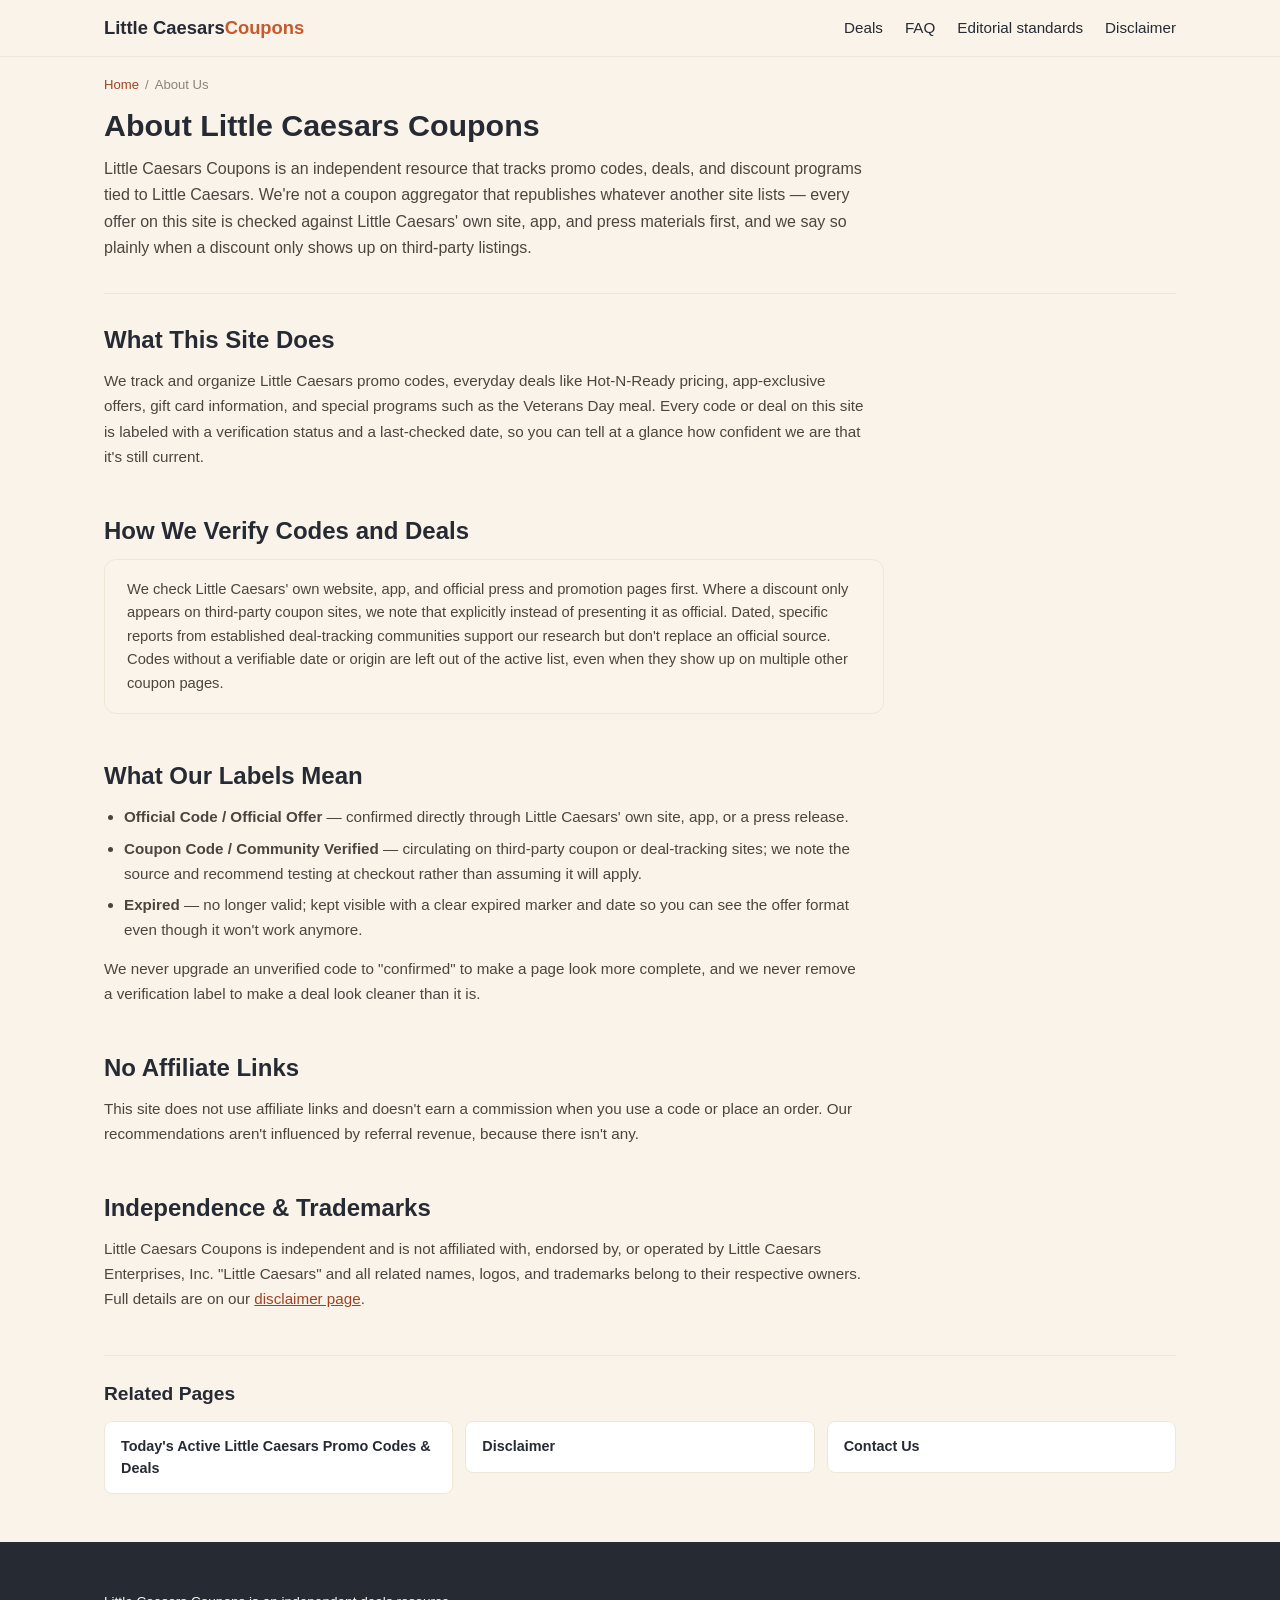
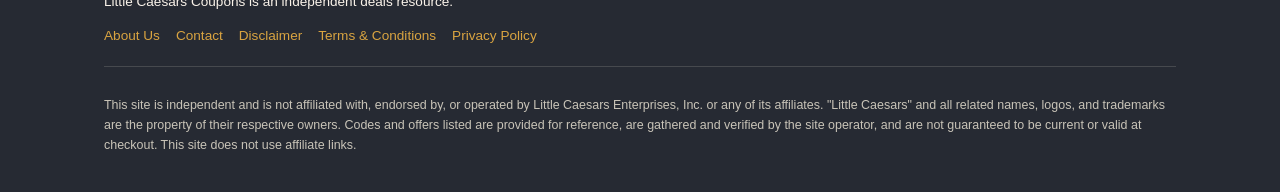
==== about/index.html @ 95820751 "Initial site build: homepage, guide pages, company pages, SEO files" ====
<!DOCTYPE html>
<html lang="en">
<head>
<meta charset="UTF-8">
<meta name="viewport" content="width=device-width, initial-scale=1.0">
<title>About Little Caesars Coupons | Editorial Standards</title>
<meta name="description" content="How Little Caesars Coupons verifies codes and deals, what Confirmed vs Unverified means, and why this site carries no affiliate links.">
<link rel="canonical" href="https://littlecaesarscoupons.us/about/">
<link rel="stylesheet" href="../css/style.css">
<script type="application/ld+json">
{
  "@context": "https://schema.org",
  "@type": "WebPage",
  "name": "About Little Caesars Coupons",
  "url": "https://littlecaesarscoupons.us/about/"
}
</script>
<script type="application/ld+json">
{
  "@context": "https://schema.org",
  "@type": "BreadcrumbList",
  "itemListElement": [
    { "@type": "ListItem", "position": 1, "name": "Home", "item": "https://littlecaesarscoupons.us/" },
    { "@type": "ListItem", "position": 2, "name": "About Us", "item": "https://littlecaesarscoupons.us/about/" }
  ]
}
</script>
</head>
<body>

<a class="skip-link" href="#main">Skip to content</a>

<header class="site-header">
  <div class="container">
    <a class="site-logo" href="/">Little Caesars<span>Coupons</span></a>
    <nav class="main-nav" aria-label="Primary">
      <ul>
        <li><a href="/#deals">Deals</a></li>
        <li><a href="/#faq">FAQ</a></li>
        <li><a href="/about/">Editorial standards</a></li>
        <li><a href="/disclaimer/">Disclaimer</a></li>
      </ul>
    </nav>
  </div>
</header>

<main id="main">
  <div class="container">

    <p class="breadcrumb">
      <a href="/">Home</a><span class="sep">/</span>About Us
    </p>

    <div class="page-header">
      <h1>About Little Caesars Coupons</h1>
      <p class="page-lede">Little Caesars Coupons is an independent resource that tracks promo codes, deals, and discount programs tied to Little Caesars. We're not a coupon aggregator that republishes whatever another site lists — every offer on this site is checked against Little Caesars' own site, app, and press materials first, and we say so plainly when a discount only shows up on third-party listings.</p>
    </div>

    <section class="content-section" aria-labelledby="mission-heading">
      <h2 id="mission-heading">What This Site Does</h2>
      <p>We track and organize Little Caesars promo codes, everyday deals like Hot-N-Ready pricing, app-exclusive offers, gift card information, and special programs such as the Veterans Day meal. Every code or deal on this site is labeled with a verification status and a last-checked date, so you can tell at a glance how confident we are that it's still current.</p>
    </section>

    <section class="content-section" aria-labelledby="verify-heading">
      <h2 id="verify-heading">How We Verify Codes and Deals</h2>
      <div class="methodology-box">
        <p style="margin:0;">We check Little Caesars' own website, app, and official press and promotion pages first. Where a discount only appears on third-party coupon sites, we note that explicitly instead of presenting it as official. Dated, specific reports from established deal-tracking communities support our research but don't replace an official source. Codes without a verifiable date or origin are left out of the active list, even when they show up on multiple other coupon pages.</p>
      </div>
    </section>

    <section class="content-section" aria-labelledby="labels-heading">
      <h2 id="labels-heading">What Our Labels Mean</h2>
      <ul class="plain-list">
        <li><strong>Official Code / Official Offer</strong> — confirmed directly through Little Caesars' own site, app, or a press release.</li>
        <li><strong>Coupon Code / Community Verified</strong> — circulating on third-party coupon or deal-tracking sites; we note the source and recommend testing at checkout rather than assuming it will apply.</li>
        <li><strong>Expired</strong> — no longer valid; kept visible with a clear expired marker and date so you can see the offer format even though it won't work anymore.</li>
      </ul>
      <p>We never upgrade an unverified code to "confirmed" to make a page look more complete, and we never remove a verification label to make a deal look cleaner than it is.</p>
    </section>

    <section class="content-section" aria-labelledby="affiliate-heading">
      <h2 id="affiliate-heading">No Affiliate Links</h2>
      <p>This site does not use affiliate links and doesn't earn a commission when you use a code or place an order. Our recommendations aren't influenced by referral revenue, because there isn't any.</p>
    </section>

    <section class="content-section" aria-labelledby="trademark-heading">
      <h2 id="trademark-heading">Independence &amp; Trademarks</h2>
      <p>Little Caesars Coupons is independent and is not affiliated with, endorsed by, or operated by Little Caesars Enterprises, Inc. "Little Caesars" and all related names, logos, and trademarks belong to their respective owners. Full details are on our <a href="/disclaimer/">disclaimer page</a>.</p>
    </section>

    <div class="related-guides">
      <h2>Related Pages</h2>
      <ul>
        <li><a href="/#deals">Today's Active Little Caesars Promo Codes &amp; Deals</a></li>
        <li><a href="/disclaimer/">Disclaimer</a></li>
        <li><a href="/contact/">Contact Us</a></li>
      </ul>
    </div>

  </div>
</main>

<footer class="site-footer">
  <div class="container">
    <p>Little Caesars Coupons is an independent deals resource.</p>
    <ul class="footer-links">
      <li><a href="/about/">About Us</a></li>
      <li><a href="/contact/">Contact</a></li>
      <li><a href="/disclaimer/">Disclaimer</a></li>
      <li><a href="/terms/">Terms &amp; Conditions</a></li>
      <li><a href="/privacy-policy/">Privacy Policy</a></li>
    </ul>
    <div class="footer-disclaimer">
      <p>This site is independent and is not affiliated with, endorsed by, or operated by Little Caesars Enterprises, Inc. or any of its affiliates. "Little Caesars" and all related names, logos, and trademarks are the property of their respective owners. Codes and offers listed are provided for reference, are gathered and verified by the site operator, and are not guaranteed to be current or valid at checkout. This site does not use affiliate links.</p>
    </div>
  </div>
</footer>

<script src="../js/script.js"></script>
</body>
</html>
---- css/style.css ----
/* ==========================================================================
   Little Caesars Coupons — style.css
   Palette A — terracotta / charcoal / cream / mustard-gold
   ========================================================================== */

:root {
  --color-primary: #C65A2E;
  --color-primary-dark: #9C4322;
  --color-charcoal: #262A33;
  --color-gold: #D9A441;
  --color-cream: #FAF3EA;
  --color-card-border: #F0E6D8;
  --color-success: #3F7A4E;
  --color-success-bg: #E3EFE6;
  --color-muted: #8A8378;
  --color-muted-bg: #F1EEE7;
  --color-expired: #A64A3E;

  --font-base: -apple-system, BlinkMacSystemFont, "Segoe UI", Roboto, Helvetica, Arial, sans-serif;
  --radius-card: 12px;
  --radius-control: 8px;
  --max-width: 1120px;
}

* { box-sizing: border-box; }

html { scroll-behavior: smooth; }

body {
  margin: 0;
  font-family: var(--font-base);
  background: var(--color-cream);
  color: var(--color-charcoal);
  line-height: 1.5;
}

img { max-width: 100%; display: block; }

a { color: var(--color-primary-dark); }
a:hover, a:focus { color: var(--color-primary); }

.container {
  max-width: var(--max-width);
  margin: 0 auto;
  padding: 0 24px;
}

/* Skip link — accessibility */
.skip-link {
  position: absolute;
  left: -999px;
  top: 0;
  background: var(--color-charcoal);
  color: var(--color-cream);
  padding: 10px 16px;
  z-index: 100;
}
.skip-link:focus { left: 16px; top: 16px; }

/* ---------------- Header ---------------- */
.site-header {
  background: var(--color-cream);
  border-bottom: 1px solid var(--color-card-border);
  position: sticky;
  top: 0;
  z-index: 50;
}
.site-header .container {
  display: flex;
  align-items: center;
  justify-content: space-between;
  padding-top: 14px;
  padding-bottom: 14px;
}
.site-logo {
  font-weight: 700;
  font-size: 1.15rem;
  color: var(--color-charcoal);
  text-decoration: none;
}
.site-logo span { color: var(--color-primary); }

.main-nav ul {
  list-style: none;
  display: flex;
  gap: 22px;
  margin: 0;
  padding: 0;
}
.main-nav a {
  text-decoration: none;
  color: var(--color-charcoal);
  font-size: 0.95rem;
  font-weight: 500;
}
.main-nav a:hover, .main-nav a:focus { color: var(--color-primary); }

/* ---------------- Hero ---------------- */
.hero {
  background: linear-gradient(135deg, var(--color-primary) 0%, var(--color-primary-dark) 100%);
  border-radius: var(--radius-card);
  margin: 28px auto;
  max-width: var(--max-width);
  padding: 48px 32px;
}
.hero .container {
  display: grid;
  grid-template-columns: 1fr 512px;
  gap: 40px;
  align-items: center;
  max-width: none;
  padding: 0;
}
.hero-eyebrow {
  color: #F0E6D8;
  font-size: 0.85rem;
  letter-spacing: 0.02em;
  margin: 0 0 10px;
  text-transform: uppercase;
}
.hero h1 {
  color: var(--color-cream);
  font-size: 2rem;
  font-weight: 700;
  margin: 0 0 12px;
  line-height: 1.25;
}
.hero p {
  color: #F0E6D8;
  font-size: 1rem;
  margin: 0 0 22px;
  max-width: 480px;
}
.btn-primary {
  display: inline-block;
  background: var(--color-gold);
  color: var(--color-charcoal);
  border: none;
  padding: 12px 24px;
  border-radius: var(--radius-control);
  font-size: 0.95rem;
  font-weight: 700;
  text-decoration: none;
  cursor: pointer;
}
.btn-primary:hover, .btn-primary:focus { background: #C9963A; color: var(--color-charcoal); }

.hero-media {
  width: 512px;
  height: 512px;
  max-width: 100%;
  aspect-ratio: 1 / 1;
  border-radius: var(--radius-card);
  border: 2px dashed rgba(250, 243, 234, 0.5);
  background: rgba(250, 243, 234, 0.08);
  display: flex;
  align-items: center;
  justify-content: center;
  text-align: center;
  color: #F0E6D8;
  font-size: 0.85rem;
  padding: 20px;
}
.hero-media img { border-radius: var(--radius-card); width: 100%; height: 100%; object-fit: cover; }

/* ---------------- Trust bar ---------------- */
.trust-bar {
  background: var(--color-charcoal);
  color: var(--color-cream);
  border-radius: var(--radius-control);
  padding: 12px 20px;
  display: flex;
  flex-wrap: wrap;
  gap: 8px 20px;
  justify-content: space-between;
  align-items: center;
  font-size: 0.85rem;
  margin: 0 auto 28px;
  max-width: var(--max-width);
}
.trust-bar .updated { color: var(--color-gold); font-weight: 700; }

/* ---------------- Filter chips ---------------- */
.filter-chips {
  display: flex;
  flex-wrap: wrap;
  gap: 10px;
  margin: 0 0 24px;
  list-style: none;
  padding: 0;
}
.filter-chip {
  background: transparent;
  border: 1px solid var(--color-muted);
  color: var(--color-charcoal);
  padding: 7px 16px;
  border-radius: 999px;
  font-size: 0.85rem;
  cursor: pointer;
}
.filter-chip:hover, .filter-chip:focus { border-color: var(--color-primary); }
.filter-chip[aria-pressed="true"] {
  background: var(--color-primary);
  border-color: var(--color-primary);
  color: var(--color-cream);
}

/* ---------------- Deal cards ---------------- */
.deal-grid {
  display: grid;
  grid-template-columns: repeat(auto-fit, minmax(260px, 1fr));
  gap: 18px;
  margin: 0 0 40px;
}
.deal-card {
  background: #FFFFFF;
  border: 1px solid var(--color-card-border);
  border-left: 4px solid var(--color-primary);
  border-radius: 0 var(--radius-card) var(--radius-card) 0;
  padding: 18px 20px;
}
.deal-card.is-expired {
  border-left-color: var(--color-expired);
  opacity: 0.7;
}
.badge {
  display: inline-block;
  font-size: 0.72rem;
  font-weight: 700;
  padding: 4px 10px;
  border-radius: 6px;
}
.badge-confirmed { background: var(--color-success-bg); color: var(--color-success); }
.badge-unverified { background: var(--color-muted-bg); color: var(--color-muted); }
.badge-expired { background: #F5E4E1; color: var(--color-expired); }

.deal-card h3 { font-size: 1.05rem; margin: 12px 0 4px; }
.deal-meta { color: var(--color-muted); font-size: 0.8rem; margin: 0 0 12px; }

.code-control {
  display: flex;
  align-items: center;
  justify-content: space-between;
  border: 1px dashed var(--color-primary);
  border-radius: var(--radius-control);
  padding: 8px 12px;
  font-family: monospace;
  font-size: 0.9rem;
}
.code-control button {
  background: var(--color-primary);
  color: var(--color-cream);
  border: none;
  padding: 6px 12px;
  border-radius: 6px;
  font-size: 0.78rem;
  font-weight: 700;
  cursor: pointer;
}

.pending-note {
  color: var(--color-muted);
  font-size: 0.85rem;
  font-style: italic;
  margin-top: 10px;
}

/* ---------------- Section headings ---------------- */
.section-title {
  font-size: 1.4rem;
  font-weight: 700;
  margin: 0 0 6px;
}
.section-sub {
  color: var(--color-muted);
  font-size: 0.9rem;
  margin: 0 0 20px;
}

/* ---------------- Footer ---------------- */
.site-footer {
  background: var(--color-charcoal);
  color: var(--color-cream);
  margin-top: 48px;
  padding: 36px 0 24px;
  font-size: 0.85rem;
}
.site-footer a { color: var(--color-gold); }
.footer-disclaimer {
  border-top: 1px solid rgba(250, 243, 234, 0.15);
  margin-top: 20px;
  padding-top: 16px;
  color: #C9C4B8;
  font-size: 0.78rem;
  line-height: 1.6;
}

/* ---------------- Responsive ---------------- */
@media (max-width: 860px) {
  .hero .container { grid-template-columns: 1fr; }
  .hero-media { width: 100%; height: auto; aspect-ratio: 1 / 1; margin: 0 auto; max-width: 360px; }
}

@media (max-width: 480px) {
  .hero { padding: 32px 20px; }
  .hero h1 { font-size: 1.5rem; }
  .main-nav ul { gap: 14px; flex-wrap: wrap; }
  .trust-bar { flex-direction: column; align-items: flex-start; }
}

/* ==========================================================================
   Content sections — guide body (how-to, tables, FAQ, expired codes)
   ========================================================================== */

.content-section {
  margin: 0 0 44px;
}

.content-section h2 {
  font-size: 1.5rem;
  color: var(--color-charcoal);
  margin: 0 0 10px;
}

.content-section h3 {
  font-size: 1.1rem;
  color: var(--color-charcoal);
  margin: 24px 0 8px;
}

.content-section > p {
  color: #4A463F;
  font-size: 0.95rem;
  line-height: 1.65;
  max-width: 760px;
  margin: 0 0 14px;
}

.page-intro {
  color: #4A463F;
  font-size: 1rem;
  line-height: 1.7;
  max-width: 820px;
  margin: 28px 0 8px;
}

/* Step list */
.step-list {
  counter-reset: step;
  list-style: none;
  padding: 0;
  margin: 0 0 8px;
  max-width: 760px;
}
.step-list li {
  counter-increment: step;
  position: relative;
  padding: 4px 0 14px 40px;
  color: #4A463F;
  font-size: 0.95rem;
  line-height: 1.6;
}
.step-list li::before {
  content: counter(step);
  position: absolute;
  left: 0;
  top: 2px;
  width: 26px;
  height: 26px;
  border-radius: 50%;
  background: var(--color-primary);
  color: var(--color-cream);
  font-size: 0.8rem;
  font-weight: 700;
  display: flex;
  align-items: center;
  justify-content: center;
}

/* Plain bullet list */
.plain-list {
  padding-left: 20px;
  margin: 0 0 14px;
  max-width: 760px;
  color: #4A463F;
  font-size: 0.95rem;
  line-height: 1.65;
}
.plain-list li { margin-bottom: 6px; }

/* Data tables */
.table-wrap {
  overflow-x: auto;
  margin: 0 0 20px;
  border: 1px solid var(--color-card-border);
  border-radius: var(--radius-card);
}
.data-table {
  width: 100%;
  border-collapse: collapse;
  font-size: 0.88rem;
  background: #FFFFFF;
}
.data-table caption {
  text-align: left;
  padding: 12px 16px;
  font-weight: 700;
  color: var(--color-charcoal);
  background: #FBF4EA;
  border-bottom: 1px solid var(--color-card-border);
}
.data-table th, .data-table td {
  text-align: left;
  padding: 10px 14px;
  border-bottom: 1px solid var(--color-card-border);
  vertical-align: top;
}
.data-table th {
  background: #FBF4EA;
  color: var(--color-charcoal);
  font-weight: 700;
  font-size: 0.82rem;
  text-transform: uppercase;
  letter-spacing: 0.02em;
}
.data-table tr:last-child td { border-bottom: none; }
.data-table td.status-expired {
  color: var(--color-expired);
  font-weight: 700;
}
.data-table td.status-active {
  color: var(--color-success);
  font-weight: 700;
}

/* Expired codes table gets a visible expired tint */
.expired-table td { color: #6B655B; }
.expired-table .status-expired { white-space: nowrap; }

/* FAQ accordion */
.faq-list {
  list-style: none;
  padding: 0;
  margin: 0;
  max-width: 780px;
}
.faq-item {
  border: 1px solid var(--color-card-border);
  border-radius: var(--radius-control);
  margin-bottom: 10px;
  background: #FFFFFF;
  overflow: hidden;
}
.faq-question {
  width: 100%;
  text-align: left;
  background: none;
  border: none;
  padding: 14px 18px;
  font-size: 0.95rem;
  font-weight: 600;
  color: var(--color-charcoal);
  cursor: pointer;
  display: flex;
  justify-content: space-between;
  align-items: center;
  gap: 12px;
}
.faq-question::after {
  content: "+";
  font-size: 1.2rem;
  color: var(--color-primary);
  flex-shrink: 0;
}
.faq-question[aria-expanded="true"]::after { content: "\2212"; }
.faq-answer {
  padding: 0 18px 16px;
  color: #4A463F;
  font-size: 0.9rem;
  line-height: 1.6;
}

/* Verification / methodology note */
.methodology-box {
  background: #FBF4EA;
  border: 1px solid var(--color-card-border);
  border-radius: var(--radius-card);
  padding: 18px 22px;
  max-width: 780px;
  color: #4A463F;
  font-size: 0.92rem;
  line-height: 1.6;
}

/* ==========================================================================
   Inner content pages (guides, category hubs)
   ========================================================================== */

.breadcrumb {
  font-size: 0.82rem;
  color: var(--color-muted);
  margin: 18px 0 4px;
}
.breadcrumb a { color: var(--color-primary-dark); text-decoration: none; }
.breadcrumb a:hover { text-decoration: underline; }
.breadcrumb .sep { margin: 0 6px; }

.page-header {
  padding: 8px 0 20px;
  border-bottom: 1px solid var(--color-card-border);
  margin-bottom: 28px;
}
.page-header h1 {
  font-size: 1.9rem;
  color: var(--color-charcoal);
  margin: 0 0 10px;
  line-height: 1.3;
}
.page-header .page-lede {
  color: #4A463F;
  font-size: 1rem;
  line-height: 1.65;
  max-width: 780px;
  margin: 0 0 12px;
}
.page-meta {
  display: inline-flex;
  align-items: center;
  gap: 8px;
  font-size: 0.82rem;
  color: var(--color-muted);
  background: #FBF4EA;
  border: 1px solid var(--color-card-border);
  border-radius: 999px;
  padding: 5px 14px;
}
.page-meta strong { color: var(--color-charcoal); }

/* Quick answer callout */
.quick-answer {
  background: #FFFFFF;
  border: 1px solid var(--color-card-border);
  border-left: 4px solid var(--color-primary);
  border-radius: 0 var(--radius-card) var(--radius-card) 0;
  padding: 18px 22px;
  max-width: 780px;
  margin: 0 0 32px;
  color: #4A463F;
  font-size: 0.95rem;
  line-height: 1.65;
}
.quick-answer h2 {
  font-size: 1.05rem;
  color: var(--color-charcoal);
  margin: 0 0 8px;
}

/* Related guides */
.related-guides {
  border-top: 1px solid var(--color-card-border);
  padding-top: 24px;
  margin: 0 0 44px;
}
.related-guides h2 {
  font-size: 1.2rem;
  color: var(--color-charcoal);
  margin: 0 0 12px;
}
.related-guides ul {
  list-style: none;
  padding: 0;
  margin: 0;
  display: grid;
  grid-template-columns: repeat(auto-fit, minmax(220px, 1fr));
  gap: 12px;
}
.related-guides a {
  display: block;
  background: #FFFFFF;
  border: 1px solid var(--color-card-border);
  border-radius: var(--radius-control);
  padding: 14px 16px;
  color: var(--color-charcoal);
  text-decoration: none;
  font-size: 0.9rem;
  font-weight: 600;
}
.related-guides a:hover { border-color: var(--color-primary); color: var(--color-primary-dark); }

/* Footer links row (About / Contact / Disclaimer / Terms / Privacy) */
.footer-links {
  list-style: none;
  display: flex;
  flex-wrap: wrap;
  gap: 16px;
  padding: 0;
  margin: 0 0 14px;
}
.footer-links a {
  color: var(--color-gold);
  text-decoration: none;
  font-size: 0.85rem;
}
.footer-links a:hover { text-decoration: underline; }
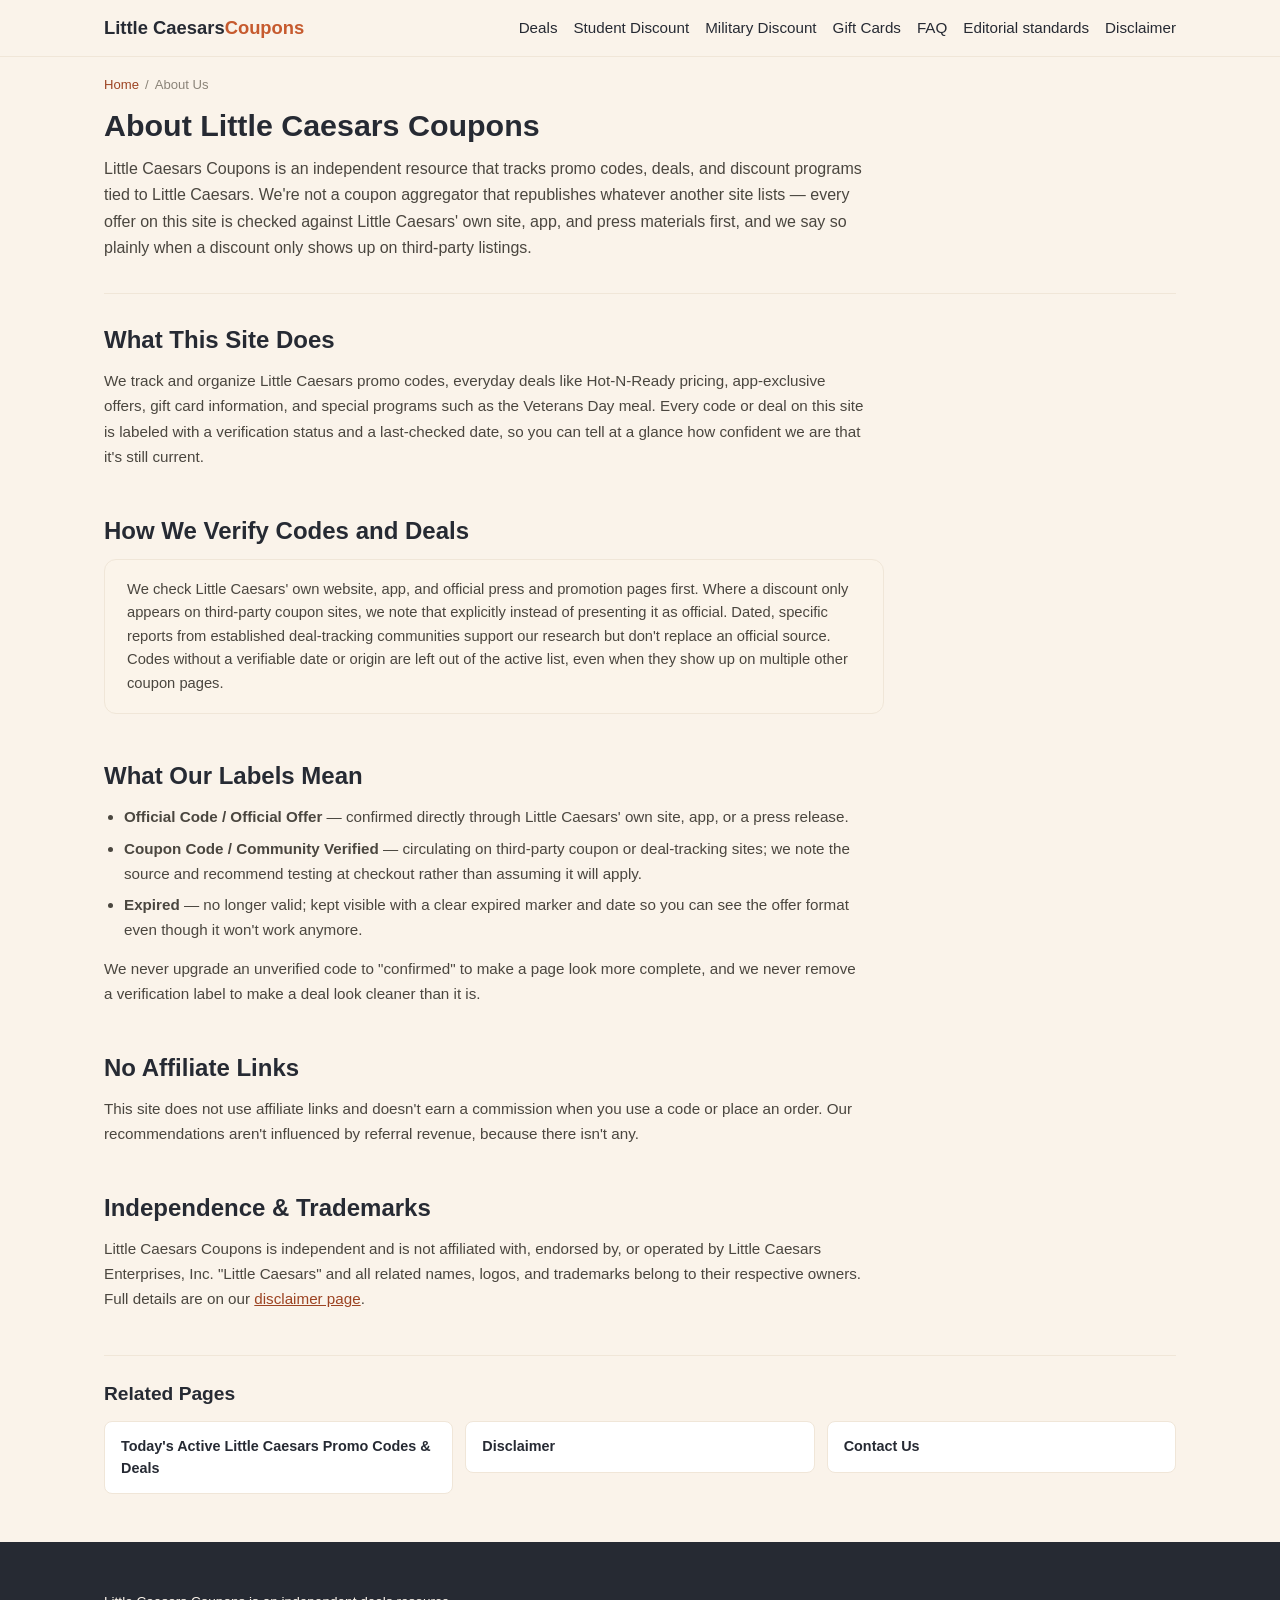
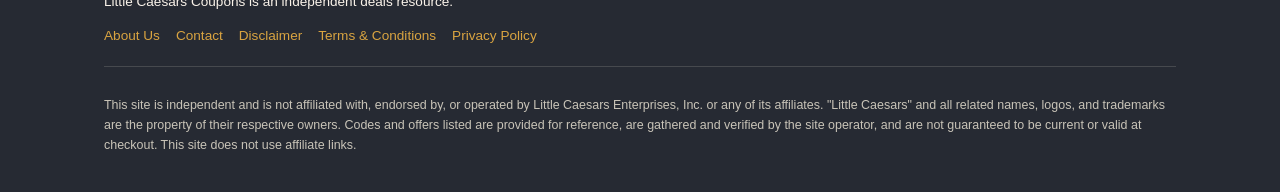
==== commit fbfdc751: "Add Student Discount, Military Discount, Gift Cards to header nav" ====
--- a/about/index.html
+++ b/about/index.html
@@ -36,6 +36,9 @@
     <nav class="main-nav" aria-label="Primary">
       <ul>
         <li><a href="/#deals">Deals</a></li>
+        <li><a href="/student-discount/">Student Discount</a></li>
+        <li><a href="/military-discount/">Military Discount</a></li>
+        <li><a href="/gift-cards/">Gift Cards</a></li>
         <li><a href="/#faq">FAQ</a></li>
         <li><a href="/about/">Editorial standards</a></li>
         <li><a href="/disclaimer/">Disclaimer</a></li>
--- a/css/style.css
+++ b/css/style.css
@@ -83,10 +83,14 @@
 .main-nav ul {
   list-style: none;
   display: flex;
-  gap: 22px;
+  flex-wrap: wrap;
+  justify-content: flex-end;
+  row-gap: 6px;
+  column-gap: 16px;
   margin: 0;
   padding: 0;
 }
+.main-nav a { font-size: 0.9rem; }
 .main-nav a {
   text-decoration: none;
   color: var(--color-charcoal);
@@ -151,6 +155,9 @@
   max-width: 100%;
   aspect-ratio: 1 / 1;
   border-radius: var(--radius-card);
+  overflow: hidden;
+}
+.hero-media.is-placeholder {
   border: 2px dashed rgba(250, 243, 234, 0.5);
   background: rgba(250, 243, 234, 0.08);
   display: flex;
@@ -161,7 +168,7 @@
   font-size: 0.85rem;
   padding: 20px;
 }
-.hero-media img { border-radius: var(--radius-card); width: 100%; height: 100%; object-fit: cover; }
+.hero-media img { border-radius: var(--radius-card); width: 100%; height: 100%; object-fit: cover; display: block; }
 
 /* ---------------- Trust bar ---------------- */
 .trust-bar {
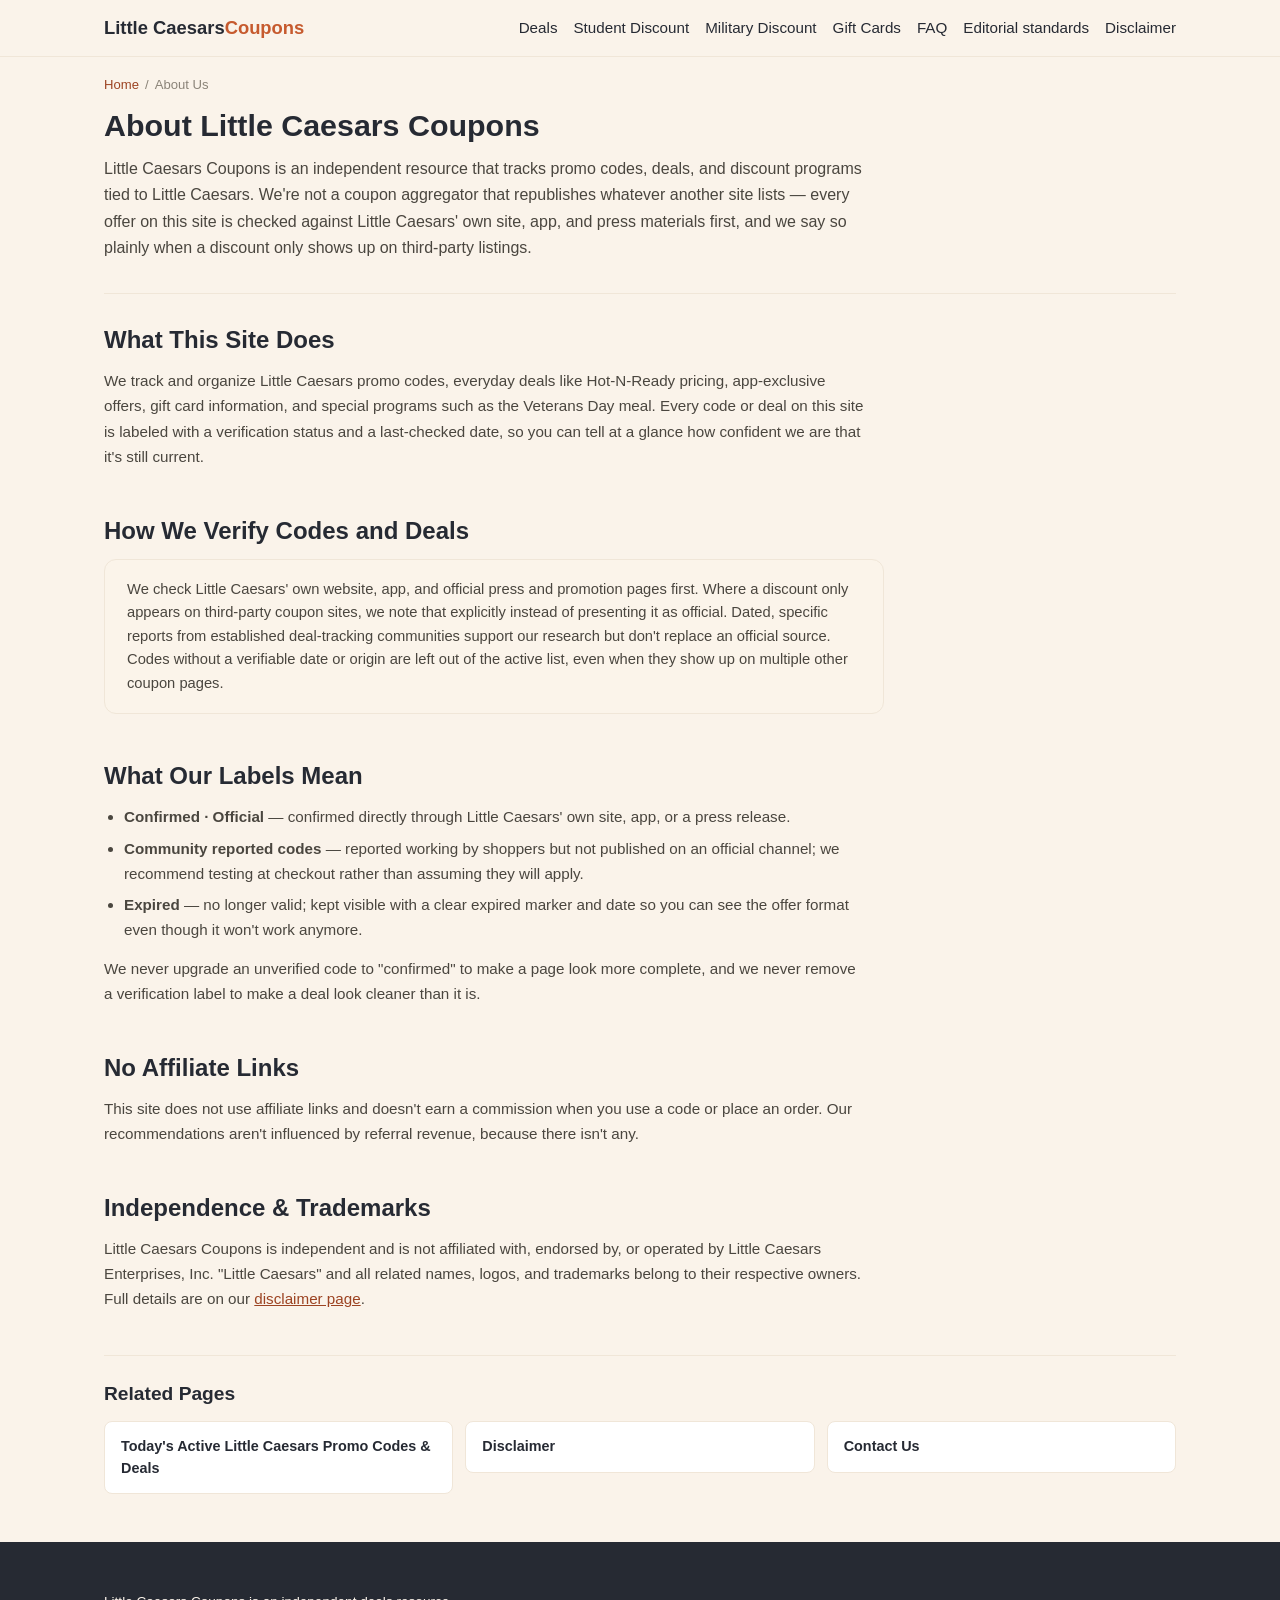
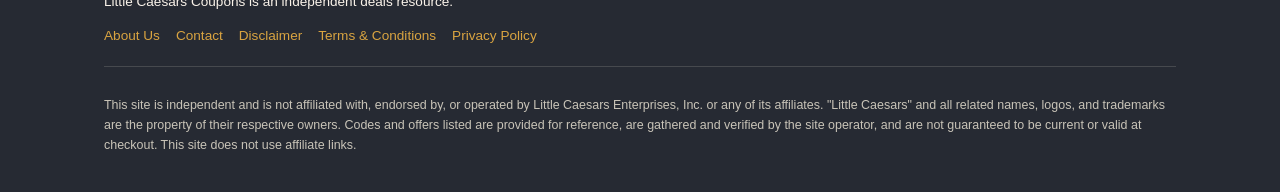
==== commit 849a7719: "Sub-page audit fixes (Sept 28, 2026): about" ====
--- a/about/index.html
+++ b/about/index.html
@@ -74,8 +74,8 @@
     <section class="content-section" aria-labelledby="labels-heading">
       <h2 id="labels-heading">What Our Labels Mean</h2>
       <ul class="plain-list">
-        <li><strong>Official Code / Official Offer</strong> — confirmed directly through Little Caesars' own site, app, or a press release.</li>
-        <li><strong>Coupon Code / Community Verified</strong> — circulating on third-party coupon or deal-tracking sites; we note the source and recommend testing at checkout rather than assuming it will apply.</li>
+        <li><strong>Confirmed · Official</strong> — confirmed directly through Little Caesars' own site, app, or a press release.</li>
+        <li><strong>Community reported codes</strong> — reported working by shoppers but not published on an official channel; we recommend testing at checkout rather than assuming they will apply.</li>
         <li><strong>Expired</strong> — no longer valid; kept visible with a clear expired marker and date so you can see the offer format even though it won't work anymore.</li>
       </ul>
       <p>We never upgrade an unverified code to "confirmed" to make a page look more complete, and we never remove a verification label to make a deal look cleaner than it is.</p>
--- a/css/style.css
+++ b/css/style.css
@@ -395,30 +395,59 @@
 }
 .plain-list li { margin-bottom: 6px; }
 
-/* Data tables */
+/* Data tables — premium card style */
 .table-wrap {
   overflow-x: auto;
-  margin: 0 0 20px;
+  -webkit-overflow-scrolling: touch;
+  margin: 0 0 24px;
   border: 1px solid var(--color-card-border);
   border-radius: var(--radius-card);
+  box-shadow: 0 2px 4px rgba(38,42,51,0.04), 0 8px 24px rgba(38,42,51,0.06);
+  position: relative;
+  /* Pure-CSS scroll shadows: fade + shadow only appear where there's more to scroll */
+  background-image:
+    linear-gradient(to right, #FFFFFF 30%, rgba(255,255,255,0)),
+    linear-gradient(to right, rgba(255,255,255,0), #FFFFFF 70%) 100% 0,
+    radial-gradient(farthest-side at 0 50%, rgba(38,42,51,0.15), rgba(38,42,51,0)),
+    radial-gradient(farthest-side at 100% 50%, rgba(38,42,51,0.15), rgba(38,42,51,0)) 100% 0;
+  background-repeat: no-repeat;
+  background-color: #FFFFFF;
+  background-size: 36px 100%, 36px 100%, 12px 100%, 12px 100%;
+  background-position: 0 0, 100% 0, 0 0, 100% 0;
+  background-attachment: local, local, scroll, scroll;
 }
 .data-table {
   width: 100%;
-  border-collapse: collapse;
+  min-width: 560px;
+  border-collapse: separate;
+  border-spacing: 0;
   font-size: 0.88rem;
   background: #FFFFFF;
 }
 .data-table caption {
   text-align: left;
-  padding: 12px 16px;
-  font-weight: 700;
-  color: var(--color-charcoal);
-  background: #FBF4EA;
-  border-bottom: 1px solid var(--color-card-border);
+  padding: 16px 18px;
+  font-weight: 800;
+  font-size: 1rem;
+  letter-spacing: -0.01em;
+  color: var(--color-charcoal);
+  background: linear-gradient(135deg, #FBF0E1 0%, #FBF4EA 100%);
+  border-bottom: 2px solid var(--color-gold);
+  position: relative;
+}
+.data-table caption::before {
+  content: "";
+  display: inline-block;
+  width: 8px;
+  height: 8px;
+  border-radius: 50%;
+  background: var(--color-primary);
+  margin-right: 10px;
+  vertical-align: middle;
 }
 .data-table th, .data-table td {
   text-align: left;
-  padding: 10px 14px;
+  padding: 13px 16px;
   border-bottom: 1px solid var(--color-card-border);
   vertical-align: top;
 }
@@ -426,23 +455,92 @@
   background: #FBF4EA;
   color: var(--color-charcoal);
   font-weight: 700;
+  font-size: 0.78rem;
+  text-transform: uppercase;
+  letter-spacing: 0.05em;
+  white-space: nowrap;
+  position: sticky;
+  top: 0;
+  z-index: 2;
+}
+.data-table tbody tr:nth-child(even) { background: #FDFAF5; }
+.data-table tbody tr {
+  transition: background-color 0.15s ease;
+}
+.data-table tbody tr:hover { background: #FBF1DE; }
+.data-table tr:last-child td { border-bottom: none; }
+
+/* First column (Code / Program) stays visible while scrolling horizontally on mobile */
+.data-table th:first-child,
+.data-table td:first-child {
+  position: sticky;
+  left: 0;
+  z-index: 1;
+  background: inherit;
+  box-shadow: 1px 0 0 var(--color-card-border);
+}
+.data-table th:first-child { z-index: 3; background: #FBF4EA; }
+
+/* Promo code shown as a distinct chip */
+.data-table td:first-child strong {
+  display: inline-block;
+  font-family: "SFMono-Regular", Consolas, "Liberation Mono", Menlo, monospace;
   font-size: 0.82rem;
-  text-transform: uppercase;
+  font-weight: 700;
+  color: var(--color-primary-dark);
+  background: var(--color-coupon-strip, #FBF1DE);
+  border: 1px solid var(--color-gold);
+  border-radius: 6px;
+  padding: 3px 9px;
   letter-spacing: 0.02em;
 }
-.data-table tr:last-child td { border-bottom: none; }
-.data-table td.status-expired {
+
+/* Status pills */
+.status-pill {
+  display: inline-flex;
+  align-items: center;
+  gap: 6px;
+  font-weight: 700;
+  font-size: 0.82rem;
+  padding: 5px 12px;
+  border-radius: 999px;
+  line-height: 1.3;
+}
+.status-pill::before {
+  content: "";
+  display: inline-block;
+  width: 7px;
+  height: 7px;
+  border-radius: 50%;
+  flex-shrink: 0;
+}
+.status-pill--active {
+  color: var(--color-success);
+  background: var(--color-success-bg);
+}
+.status-pill--active::before { background: var(--color-success); }
+.status-pill--unverified {
+  color: #8A6A2E;
+  background: #FBF0DA;
+}
+.status-pill--unverified::before { background: var(--color-gold); }
+.status-pill--expired {
   color: var(--color-expired);
-  font-weight: 700;
-}
-.data-table td.status-active {
-  color: var(--color-success);
-  font-weight: 700;
+  background: #F6E4E0;
+}
+.status-pill--expired::before { background: var(--color-expired); }
+
+@media (max-width: 640px) {
+  .data-table { font-size: 0.84rem; }
+  .data-table th, .data-table td { padding: 11px 12px; }
+  .data-table caption { padding: 14px 14px; font-size: 0.95rem; }
 }
 
 /* Expired codes table gets a visible expired tint */
 .expired-table td { color: #6B655B; }
-.expired-table .status-expired { white-space: nowrap; }
+.expired-table .status-pill--expired { white-space: nowrap; }
+
+
 
 /* FAQ accordion */
 .faq-list {
